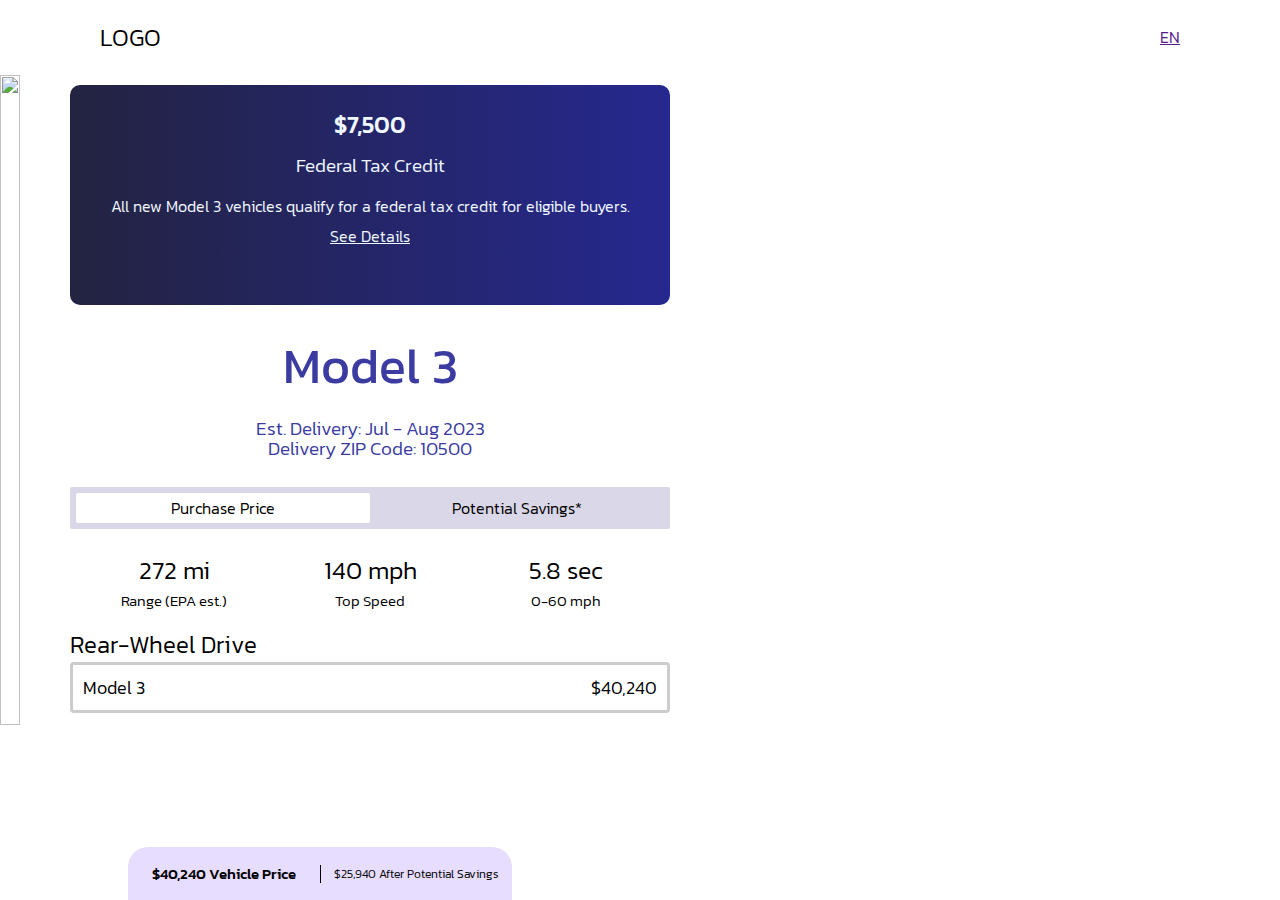
==== index.html @ 45077fc6 "Add files via upload" ====
<!DOCTYPE html>
<html lang="en">
<head>
    <meta charset="UTF-8">
    <meta name="viewport" content="width=device-width, initial-scale=1.0">
    <title>Document</title>
    <link rel="stylesheet" href="style.css">
</head>
<body>
    <section>
        <header>
            <h2>LOGO</h2>
            <div>
                <a href="">EN</a>
            </div>
        </header>
        <div class="info_box">
            <div class="ex_img">
                <img src="img/car1.jpg" alt="" width="100%" style="height: 100%; object-fit: cover;">
            </div>
            <div class="info_bar">
                <div class="post1" id="grad1">
                    <h2>$7,500</h2>
                    <h3>Federal Tax Credit</h3>
                    <h4>All new Model 3 vehicles qualify for a federal tax credit for eligible buyers. <br><a href="#">See Details</a></h4>
                </div>
                <div class="post2">
                    <h2>Model 3</h2>
                    <h3>Est. Delivery: Jul - Aug 2023 <br>Delivery ZIP Code: 10500</h3>
                </div>
                <div class="post3">
                    <input type="radio" name="coi" id="coi_1" style="display: none;">
                    <input type="radio" name="coi" id="coi_2" style="display: none;">
                    <label for="coi_1" class="coi1">Purchase Price</label>
                    <label for="coi_2" class="coi2">Potential Savings*</label>
                </div>
                <div class="post4">
                    <div class="explain">
                        <h2>272 mi</h2>
                        <h3>Range (EPA est.)</h3>
                    </div>
                    <div class="explain">
                        <h2>140 mph</h2>
                        <h3>Top Speed</h3>
                    </div>
                    <div class="explain">
                        <h2>5.8 sec</h2>
                        <h3>0-60 mph</h3>
                    </div>
                </div>
                <div class="post5">
                    <div class="driveh1">
                        <h2>Rear-Wheel Drive</h2>
                        <input type="radio" name="driven" id="drive_1" style="display: none;">
                        <label for="drive_1" class="driven">
                            <div class="drive_box1">
                                <h3>Model 3</h3>
                                <h3>$40,240</h3>
                            </div>
                        </label>
                        <h4 style="text-align: center;"><a href="" style="color: #000000;">Learn more</a> about Range and Performance</h4>
                    </div>
                    <div class="driveh2">
                        <h2>Dual Motor All-Wheel Drive</h2>
                        <input type="radio" name="driven" id="drive_2" style="display: none;">
                        <input type="radio" name="driven" id="drive_3" style="display: none;">
                        <label for="drive_2" class="driven">
                            <div class="drive_box2">
                                <h3>Model 3 Long Range</h3>
                                <h3>$47,240</h3>
                            </div>
                        </label>
                        <label for="drive_3" class="driven">
                            <div class="drive_box3">
                                <h3>Model 3 Performance</h3>
                                <h3>$53,240</h3>
                            </div>
                        </label>
                        <h4 style="text-align: center;">All prices are shown without potential incentives <br>
                            or gas savings of $14,300. <a href="#" style="color: #000000;">Learn More</a></h4>
                    </div>
                </div>
                



            </div>
        </div>
        <footer>
            <div class="subfoot">
                <h3 style="font-size: 15px; font-weight: 500;"><span style="font-size: 15px; font-weight: 500;">$40,240</span> Vehicle Price</h3>
                <h3 style="border-left:#000000 solid 1px ;"><span>$25,940</span> After Potential Savings</h3>
            </div>
             
        </footer>
    </section>
</body>
</html>
---- style.css ----
@import url('https://fonts.googleapis.com/css2?family=Kanit:wght@100;200;300;400;500;600;700;800;900&display=swap');

*{
    font-family: 'Kanit', sans-serif;
    font-weight: 300;
}
body{
    padding: 0;
    margin: 0;
    height: 100vh;
}
section {
    position: relative;
    width: 100%;
    display: flex;
    flex-direction: column;
    justify-content: flex-start;
    height: 100vh;
}
header {
    top: 0;
    display: flex;
    position: relative;
    justify-content: space-between;
    align-items: center;
    padding: 0 100px;
}
.info_box{
    display: flex;
    width: 100%;
}
.ex-img {
    width: 100%;
    height: cover;
    object-fit: cover;
    display: flex;
    position: absolute;
}
.info_bar{
    width: 600px;
    margin: 10px 50px;
    height: 70vh;
    overflow-y: scroll;
}
.info_bar::-webkit-scrollbar{
    display: none;
  }
#grad1 {
    height: 200px;
    background-image: linear-gradient(to right, rgb(35, 35, 65) ,  rgb(38, 40, 143));
  }
.post1{
    background: #4100f5;
    color: aliceblue;
    border-radius: 10px;
    text-align: center;
    padding: 10px;
    font-weight: 800;
    line-height: 20px;
}
.post1 h2{
    font-weight: 500;
}
.post1 a{
    color: aliceblue;
    line-height: 40px;
}
.post2{
    background: none;
    color: rgb(59, 59, 161);
    border-radius: 10px;
    text-align: center;
    padding: 10px;
    line-height: 20px;
}
.post2 h2{
    font-weight: 400;
    font-size: 50px;
}
.post3{
    background: #dad7e9;
    color: rgb(0, 0, 0);
    text-align: center;
    padding: 10px;
    line-height: 20px;
    display: flex;
    border-radius: 2px;
    padding: 6px;
    line-height: 30px;
}
.coi1 {
    width: 100%;
    background: #ffffff;
    border-radius: 2px;
    box-shadow: #000 1px;
}
.coi2 {
    width: 100%;
    background: #dad7e9;
}
#coi_1:checked ~ .coi1 {
    background: #ffffff;;
    transition: 0.1s;
}
#coi_1:checked ~ .coi2 {
    background: #dad7e9;
    transition: 0.1s;
}
#coi_2:checked ~ .coi1 {
    background: #dad7e9;
    transition: 0.1s;
}
#coi_2:checked ~ .coi2 {
    background: #ffffff;
    transition: 0.1s;
}
.post4{
    background: #fff;
    color: rgb(0, 0, 0);
    text-align: center;
    padding: 10px;
    line-height: 20px;
    display: flex;
    border-radius: 2px;
    padding: 6px;
    line-height: 30px;
    margin-top: 10px;
}
.explain{
    width: 100%;
}
.post4 h2{
    font-size: 25px;
    line-height: 10px;
}
.post4 h3{
    font-size: 15px;
    line-height: 10px;
}
.post5 h2{
    margin: 0;
}
.post5 h4{
    margin: 0 0 30px 0;
}
.driven{
    display: flex;
    position: relative;
    display: flex;
    flex-direction: column;
    justify-content: flex-start;
}
.drive_box1, .drive_box2, .drive_box3{
    border-radius: 4px;
    display: flex;
    border: #cccccc solid 3px;
    align-items: center;
    position: relative;
    justify-content: space-between;
    font-size: 15px;
    padding: 0 10px;
    margin-bottom: 5px;
    line-height: 10px;
}
#drive_1:checked ~ .driven .drive_box1{
    border: #4100f5 solid 3px;
    transition: 0.1s;
}
#drive_1:checked ~ .driven .drive_box2,.driven .drive_box3{
    border: #cccccc solid 3px;
    transition: 0.1s;
}
#drive_2:checked ~ .driven .drive_box2{
    border: #4100f5 solid 3px;
    transition: 0.1s;
}
#drive_2:checked ~ .driveh1 .drive_box1{
    border: #cccccc solid 3px;
    transition: 0.1s;
}
#drive_3:checked ~ .driven .drive_box3{
    border: #4100f5 solid 3px;
    transition: 0.1s;
}
#drive_3:checked ~ .drive_box1,.driven .drive_box2{
    border: #cccccc solid 3px;
    transition: 0.1s;
}
footer{
    bottom: 0;
    width: 30%;
    background: #e6ddff;
    border-top-right-radius: 20px;
    border-top-left-radius: 20px;
    position: absolute;
    left: 10%;
    text-align: center;
    font-size: 10px;
    display: flex;
    flex-direction: column;
    justify-content: flex-start;
}
.subfoot{
    display: flex;
    position: relative;
    justify-content: space-between;
    align-items: center;
}
footer h3{
    width: 50%;
}
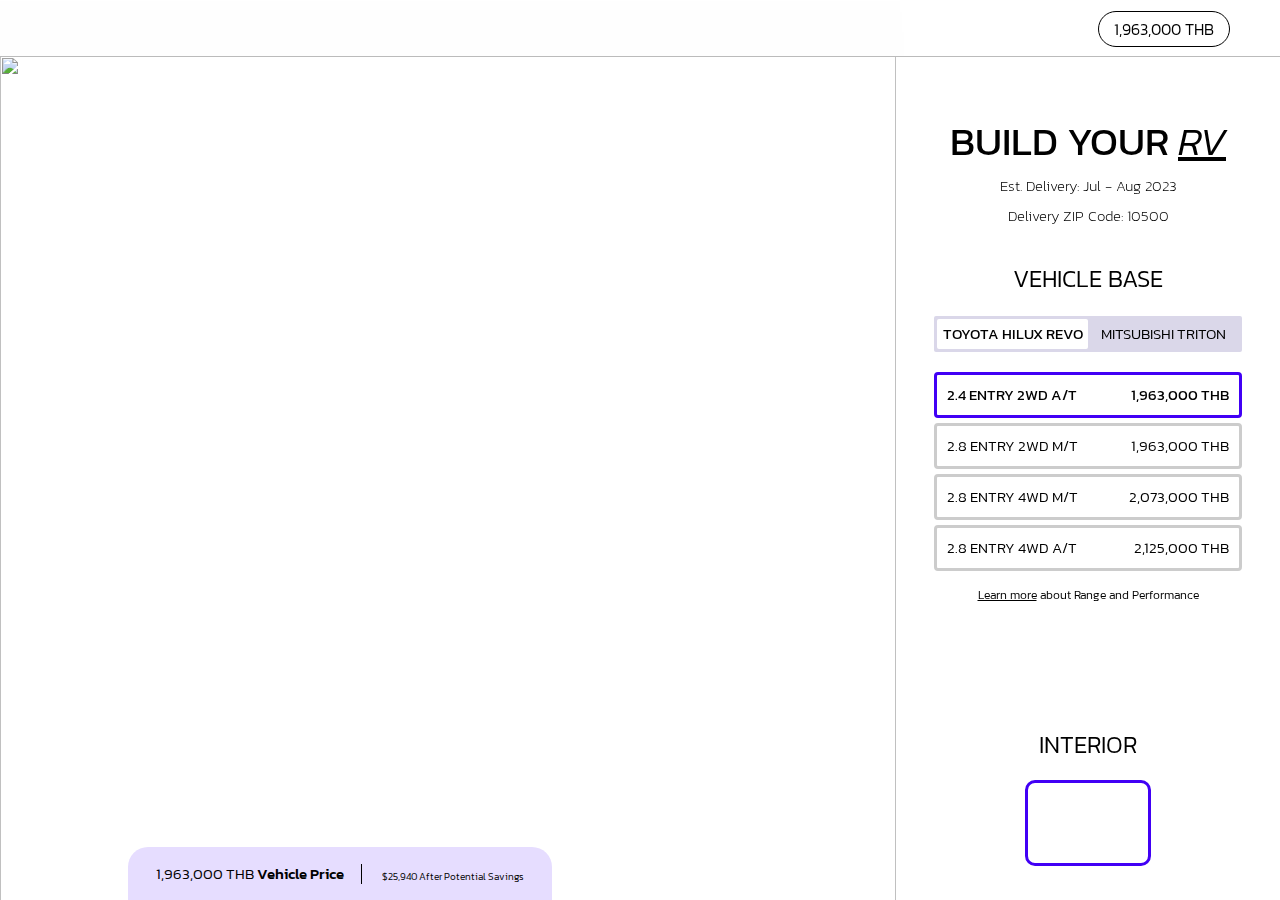
==== commit 530f03ea: "Update index.html" ====
--- a/index.html
+++ b/index.html
@@ -3,38 +3,45 @@
 <head>
     <meta charset="UTF-8">
     <meta name="viewport" content="width=device-width, initial-scale=1.0">
-    <title>Document</title>
+    <title>BUILD YOUR RV</title>
+    <link rel="icon" href="img/logo-mini.png">
     <link rel="stylesheet" href="style.css">
+    <script src="script.js"></script>
 </head>
 <body>
     <section>
         <header>
-            <h2>LOGO</h2>
-            <div>
-                <a href="">EN</a>
+            <img id="logo" src="img/logo.png" alt="" width="100%" height="100%" class="logo" >
+            <div class="a">
+                <a href="#" id="sum">1,963,000 THB</a>
             </div>
         </header>
         <div class="info_box">
             <div class="ex_img">
-                <img src="img/car1.jpg" alt="" width="100%" style="height: 100%; object-fit: cover;">
+                <img id="img" src="img/Vehicle_rv_toyota_e.jpg" alt="" width="100%" height="100%" class="img" >
+                
             </div>
-            <div class="info_bar">
+            <div class="info_bar" style="justify-content: center;" id="info_bar" onscroll="myscroll()">
                 <div class="post1" id="grad1">
                     <h2>$7,500</h2>
                     <h3>Federal Tax Credit</h3>
                     <h4>All new Model 3 vehicles qualify for a federal tax credit for eligible buyers. <br><a href="#">See Details</a></h4>
                 </div>
                 <div class="post2">
-                    <h2>Model 3</h2>
+                    <h2>BUILD YOUR<i> <u>RV</u></i></h2>
                     <h3>Est. Delivery: Jul - Aug 2023 <br>Delivery ZIP Code: 10500</h3>
                 </div>
+                <div  style="justify-content: center; display: flex;">
+                    <h2>VEHICLE BASE</h2>
+                </div>
+                
                 <div class="post3">
-                    <input type="radio" name="coi" id="coi_1" style="display: none;">
+                    <input type="radio" name="coi" id="coi_1" style="display: none;" checked>
                     <input type="radio" name="coi" id="coi_2" style="display: none;">
-                    <label for="coi_1" class="coi1">Purchase Price</label>
-                    <label for="coi_2" class="coi2">Potential Savings*</label>
+                    <label for="coi_1" class="coi1" onclick="car1()">TOYOTA HILUX REVO</label>
+                    <label for="coi_2" class="coi2" onclick="car2()">MITSUBISHI TRITON</label>
                 </div>
-                <div class="post4">
+                <div class="post4" style="display: none;">
                     <div class="explain">
                         <h2>272 mi</h2>
                         <h3>Range (EPA est.)</h3>
@@ -49,50 +56,120 @@
                     </div>
                 </div>
                 <div class="post5">
-                    <div class="driveh1">
-                        <h2>Rear-Wheel Drive</h2>
-                        <input type="radio" name="driven" id="drive_1" style="display: none;">
-                        <label for="drive_1" class="driven">
+                    <div class="driveh1" id="driveh1">
+                        <!--<h2>Rear-Wheel Drive</h2>-->
+                        <input type="radio" name="driven" id="drive_1" style="display: none;" checked>
+                        <input type="radio" name="driven" id="drive_2" style="display: none;">
+                        <input type="radio" name="driven" id="drive_3" style="display: none;">
+                        <input type="radio" name="driven" id="drive_4" style="display: none;">
+                        <label for="drive_1" class="driven" onclick="sumcost(1)">
                             <div class="drive_box1">
-                                <h3>Model 3</h3>
-                                <h3>$40,240</h3>
+                                <h3 id="text1_1">2.4 ENTRY 2WD A/T</h3>
+                                <h3 id="text1_2">1,963,000 THB</h3>
                             </div>
                         </label>
-                        <h4 style="text-align: center;"><a href="" style="color: #000000;">Learn more</a> about Range and Performance</h4>
-                    </div>
-                    <div class="driveh2">
-                        <h2>Dual Motor All-Wheel Drive</h2>
-                        <input type="radio" name="driven" id="drive_2" style="display: none;">
-                        <input type="radio" name="driven" id="drive_3" style="display: none;">
-                        <label for="drive_2" class="driven">
-                            <div class="drive_box2">
-                                <h3>Model 3 Long Range</h3>
-                                <h3>$47,240</h3>
+                        <label for="drive_2" class="driven" onclick="sumcost(2)">
+                            <div  class="drive_box2">
+                                <h3 id="text2_1">2.8 ENTRY 2WD M/T</h3>
+                                <h3 id="text2_2">1,963,000 THB</h3>
                             </div>
                         </label>
-                        <label for="drive_3" class="driven">
-                            <div class="drive_box3">
-                                <h3>Model 3 Performance</h3>
-                                <h3>$53,240</h3>
+                        <label for="drive_3" class="driven" onclick="sumcost(3)">
+                            <div  class="drive_box3">
+                                <h3 id="text3_1">2.8 ENTRY 4WD M/T</h3>
+                                <h3 id="text3_2">2,073,000 THB</h3>
                             </div>
                         </label>
+                        <label for="drive_4" class="driven" onclick="sumcost(4)">
+                            <div  class="drive_box4">
+                                <h3 id="text4_1">2.8 ENTRY 4WD A/T</h3>
+                                <h3 id="text4_2">2,125,000 THB</h3>
+                            </div>
+                        </label>
+                        <h4 style="text-align: center;"><a href="#" style="color: #000000;">Learn more</a> about Range and Performance</h4>
+                    </div>
+                    
+                    <div class="driveh2" id="driveh2" style="display: none;">   
+                        <input type="radio" name="driven" id="drive_5" style="display: none;">
+                        <label for="drive_5" class="driven" onclick="sumcost(1)">
+                            <div class="drive_box5">
+                                <h3 id="text5_1">Model 3 Long Range</h3>
+                                <h3 id="text5_1">$47,240</h3>
+                            </div>
+                        </label>
+                        
                         <h4 style="text-align: center;">All prices are shown without potential incentives <br>
                             or gas savings of $14,300. <a href="#" style="color: #000000;">Learn More</a></h4>
                     </div>
+                        
                 </div>
-                
-
-
-
+                <div class="post6">
+                    <div class="colorbox">
+                        <h2>INTERIOR</h2>
+                        
+                        <label for="cc1" onclick="btn_img1()"><span class="circle1" id="cc1btn"></span></label>
+                        <label for="cc2" onclick="btn_img2()"><span class="circle2" id="cc2btn"></span></label>
+                        <label for="cc3" onclick="btn_img3()"><span class="circle3" id="cc3btn"></span></label>
+                        <label for="cc4" onclick="btn_img4()"><span class="circle4" id="cc4btn"></span></label>
+                        
+                        <div style="display: flex; justify-content:center; width: 100%; align-items: center; font-size: 13px;">
+                            <h3 id="textcolor1" style="font-weight: 400;">Midnight Silver Metalli</h3>
+                            <h4 id="textcolor2" style="margin-left: 10px;">Included</h4>
+                        </div>
+                        
+                        <input type="radio" id="cc1" name="cc" style="display: none;" checked>
+                        <input type="radio" id="cc2" name="cc" style="display: none;">
+                        <input type="radio" id="cc3" name="cc" style="display: none;">
+                        <input type="radio" id="cc4" name="cc" style="display: none;">
+                        
+                    </div>
+                </div>
+                <div class="post7">
+                    <div class="colorbox">
+                        <h2>AIR-CON SYSTEM</h2>
+                        
+                        <input type="radio" name="air" id="air1" style="display: none;" checked>
+                        <input type="radio" name="air" id="air2" style="display: none;">
+                        <label for="air1" class="airbox" onclick="air1()">
+                            <div class="air1">
+                                <div class="airhead">
+                                    <h3 id="atext1_1">AIR-COMPRESSOR (standard)</h3>
+                                    <h3 id="atext1_2">Included</h3>
+                                </div>
+                                <div class="airsub" id="air1sub">
+                                    <h4>Electric compressor</h4>
+                                    <h4>Di-charge 150a</h4>
+                                    <h4>LI-IP 800a/80a ac charger</h4>
+                                    <h4>Solar roof 535w/Control car-charger 60a MTTP</h4>
+                                </div>
+                            </div>
+                        </label>
+                        <label for="air2" class="airbox" onclick="air2()">
+                            <div class="air2">
+                                <div class="airhead">
+                                    <h3 id="atext2_1">HARRIER plus</h3>
+                                    <h3 id="atext2_2">67,500 THB</h3>
+                                </div>
+                                <div class="airsub" id="air2sub">
+                                    <h4>Di-charge 150a</h4>
+                                    <h4>LI-IP 800a/80a ac charger</h4>
+                                    <h4>Additional Aircon</h4>
+                                </div>
+                            </div>
+                        </label>
+                        <h4 style="text-align: center; font-size: 11px;"><a href="#" style="color: #000000;">Learn more</a> about Range and Performance</h4>
+                        
+                    </div>
+                </div>
             </div>
         </div>
         <footer>
             <div class="subfoot">
-                <h3 style="font-size: 15px; font-weight: 500;"><span style="font-size: 15px; font-weight: 500;">$40,240</span> Vehicle Price</h3>
-                <h3 style="border-left:#000000 solid 1px ;"><span>$25,940</span> After Potential Savings</h3>
+                <h3><span id="sum">1,963,000 THB</span> Vehicle Price</h3>
+                <h4><span>$25,940</span> After Potential Savings</h3>
             </div>
              
         </footer>
     </section>
 </body>
-</html>+</html>
--- a/style.css
+++ b/style.css
@@ -1,14 +1,25 @@
 @import url('https://fonts.googleapis.com/css2?family=Kanit:wght@100;200;300;400;500;600;700;800;900&display=swap');
 
-*{
+* {
     font-family: 'Kanit', sans-serif;
     font-weight: 300;
-}
-body{
+    cursor: default;
+}
+
+::-moz-selection {
+    background: none;
+}
+
+::selection {
+    background: none;
+}
+
+body {
     padding: 0;
     margin: 0;
     height: 100vh;
 }
+
 section {
     position: relative;
     width: 100%;
@@ -16,40 +27,95 @@
     flex-direction: column;
     justify-content: flex-start;
     height: 100vh;
-}
+    overflow: hidden;
+}
+
 header {
-    top: 0;
+    top: 1px;
+    height: 55px;
     display: flex;
     position: relative;
     justify-content: space-between;
     align-items: center;
-    padding: 0 100px;
-}
-.info_box{
-    display: flex;
-    width: 100%;
-}
+    padding: 0 50px;
+    background: hsla(0, 0%, 100%, .10);
+    backdrop-filter: blur(48px);
+    border-bottom: #bbbbbb solid 1px;
+}
+
+header .a a{
+    text-decoration: none;
+    color: #000000;
+    border: #000000 solid 1.5px;
+    padding: 5px 15px;
+    border-radius: 30px;
+}
+header .a a:hover{
+    background-image: linear-gradient(to right, rgb(174, 0, 255), rgb(66, 69, 255));
+    color: #fff;
+    font-weight: 400;
+    border: none;
+}
+
+.logo {
+    height: 30px;
+    width: auto;
+    align-items: center;
+    overflow: hidden;
+    object-fit: contain;
+}
+
+.info_box {
+    display: grid;
+    grid-template-columns: 70% 30%;
+    width: 100%;
+    justify-content: center;
+    height: 90%;
+}
+
 .ex-img {
-    width: 100%;
-    height: cover;
+    position: relative;
+    height: 80%;
+
+}
+
+.img {
+    /*
+    height: 90%;
+    width: 80%;
+    margin: 5% 10% 0 10%;
+    align-items: center;
+    overflow: hidden;
+    object-fit: contain;
+    border-radius: 20px;*/
+    height: 100%;
+    width: 100%;
+    margin: 0;
+    align-items: center;
+    overflow: hidden;
     object-fit: cover;
-    display: flex;
-    position: absolute;
-}
-.info_bar{
-    width: 600px;
-    margin: 10px 50px;
-    height: 70vh;
+    opacity: 1;
+    transition: 0.5s;
+}
+
+.info_bar {
+    margin: 0;
+    height: 100vh;
+    padding: 0 10%;
+    position: relative;
     overflow-y: scroll;
 }
-.info_bar::-webkit-scrollbar{
+
+.info_bar::-webkit-scrollbar {
     display: none;
-  }
+}
+
 #grad1 {
     height: 200px;
-    background-image: linear-gradient(to right, rgb(35, 35, 65) ,  rgb(38, 40, 143));
-  }
-.post1{
+    background-image: linear-gradient(to right, rgb(35, 35, 65), rgb(38, 40, 143));
+}
+
+.post1 {
     background: #4100f5;
     color: aliceblue;
     border-radius: 10px;
@@ -57,27 +123,41 @@
     padding: 10px;
     font-weight: 800;
     line-height: 20px;
-}
-.post1 h2{
+    display: none;
+}
+
+.post1 h2 {
     font-weight: 500;
 }
-.post1 a{
+
+.post1 a {
     color: aliceblue;
     line-height: 40px;
 }
-.post2{
+
+.post2 {
     background: none;
-    color: rgb(59, 59, 161);
+    color: #000000;
+    /*rgb(59, 59, 161);*/
     border-radius: 10px;
     text-align: center;
     padding: 10px;
-    line-height: 20px;
-}
-.post2 h2{
-    font-weight: 400;
-    font-size: 50px;
-}
-.post3{
+    line-height: 30px;
+}
+
+.post2 h2 {
+    font-weight: 400;
+    font-size: 40px;
+    margin: 60px 0 15px 0;
+}
+
+.post2 h3 {
+    font-weight: 200;
+    font-size: 15px;
+    margin: 0;
+}
+
+.post3 {
     background: #dad7e9;
     color: rgb(0, 0, 0);
     text-align: center;
@@ -85,36 +165,47 @@
     line-height: 20px;
     display: flex;
     border-radius: 2px;
-    padding: 6px;
+    padding: 3px;
     line-height: 30px;
-}
+    margin: 0 0 20px 0;
+    font-size: 15px;
+}
+
 .coi1 {
     width: 100%;
     background: #ffffff;
     border-radius: 2px;
     box-shadow: #000 1px;
 }
+
 .coi2 {
     width: 100%;
     background: #dad7e9;
 }
-#coi_1:checked ~ .coi1 {
-    background: #ffffff;;
+
+#coi_1:checked~.coi1 {
+    background: #ffffff;
     transition: 0.1s;
-}
-#coi_1:checked ~ .coi2 {
+    font-weight: 400;
+}
+
+#coi_1:checked~.coi2 {
     background: #dad7e9;
     transition: 0.1s;
 }
-#coi_2:checked ~ .coi1 {
+
+#coi_2:checked~.coi1 {
     background: #dad7e9;
     transition: 0.1s;
 }
-#coi_2:checked ~ .coi2 {
+
+#coi_2:checked~.coi2 {
     background: #ffffff;
     transition: 0.1s;
-}
-.post4{
+    font-weight: 400;
+}
+
+.post4 {
     background: #fff;
     color: rgb(0, 0, 0);
     text-align: center;
@@ -124,33 +215,45 @@
     border-radius: 2px;
     padding: 6px;
     line-height: 30px;
-    margin-top: 10px;
-}
-.explain{
-    width: 100%;
-}
-.post4 h2{
-    font-size: 25px;
-    line-height: 10px;
-}
-.post4 h3{
+    margin: 10px 0 0 0;
+}
+
+.explain {
+    width: 100%;
+}
+
+.post4 h2 {
     font-size: 15px;
     line-height: 10px;
 }
-.post5 h2{
-    margin: 0;
-}
-.post5 h4{
-    margin: 0 0 30px 0;
-}
-.driven{
+
+.post4 h3 {
+    font-size: 10px;
+    line-height: 10px;
+}
+
+.post5 h3 {
+    font-size: 15px;
+}
+
+.post5 h4 {
+    margin: 10px 0 30px 0;
+    font-size: 12px;
+}
+
+.driven {
     display: flex;
     position: relative;
     display: flex;
     flex-direction: column;
     justify-content: flex-start;
 }
-.drive_box1, .drive_box2, .drive_box3{
+
+.drive_box1,
+.drive_box2,
+.drive_box3,
+.drive_box4,
+.drive_box5 {
     border-radius: 4px;
     display: flex;
     border: #cccccc solid 3px;
@@ -162,31 +265,197 @@
     margin-bottom: 5px;
     line-height: 10px;
 }
-#drive_1:checked ~ .driven .drive_box1{
-    border: #4100f5 solid 3px;
+
+#drive_1:checked~.driven .drive_box1 {
+    border: #4100f5 solid 3px;
+    transition: 0.2s;
+}
+
+#drive_2:checked~.driven .drive_box2 {
+    border: #4100f5 solid 3px;
+    transition: 0.2s;
+}
+
+#drive_3:checked~.driven .drive_box3 {
+    border: #4100f5 solid 3px;
+    transition: 0.2s;
+}
+
+#drive_4:checked~.driven .drive_box4 {
+    border: #4100f5 solid 3px;
+    transition: 0.2s;
+}
+
+#drive_5:checked~.driven .drive_box5 {
+    border: #4100f5 solid 3px;
+    transition: 0.2s;
+}
+
+#drive_1:checked~.driven .drive_box1 h3 {
+    font-weight: 400;
+}
+
+#drive_2:checked~.driven .drive_box2 h3 {
+    font-weight: 400;
+}
+
+#drive_3:checked~.driven .drive_box3 h3 {
+    font-weight: 400;
+}
+
+#drive_4:checked~.driven .drive_box4 h3 {
+    font-weight: 400;
+}
+
+#drive_5:checked~.driven .drive_box5 h3 {
+    font-weight: 400;
+}
+
+.post6 {
+    color: rgb(0, 0, 0);
+    text-align: center;
+    padding: 10px;
+    line-height: 20px;
+    display: flex;
+    border-radius: 2px;
+    padding: 6px;
+    line-height: 30px;
+    margin-top: 100px;
+}
+
+.intr {
+    width: 100%;
+    display: grid;
+    grid-column: 40% 40%;
+    grid-row: 100px 100px;
+}
+
+.colorbox {
+    width: 100%;
+}
+
+.circle,
+.circle1,
+.circle2,
+.circle3,
+.circle4 {
+    height: 80px;
+    width: 120px;
+    border-radius: 10px;
+    display: inline-block;
+    margin: 0 10px 0 10px;
+}
+
+.circle1 {
+    background: url("img/interior/thump/brownnish-gray-met.jpg");
+    border: #4100f5 solid 3px;
+    transition: 0.2s;
+}
+
+.circle2 {
+    background: url("img/interior/thump/Classic-Black.jpg");
+    border: #ffffff solid 3px;
+    transition: 0.2s;
+}
+
+.circle3 {
+    background: url("img/interior/thump/Pearl-White.jpg");
+    border: #ffffff solid 3px;
+    transition: 0.2s;
+}
+
+.circle4 {
+    background: url("img/interior/thump/warm-gold-met.jpg");
+    border: #ffffff solid 3px;
+    transition: 0.2s;
+}
+
+.post7 {
+    background: #fff;
+    color: rgb(0, 0, 0);
+    text-align: center;
+    padding: 10px;
+    line-height: 20px;
+    display: flex;
+    border-radius: 2px;
+    padding: 6px;
+    line-height: 30px;
+    margin-top: 100px;
+    margin-bottom: 100px;
+}
+
+.post7 h4 {
+    margin: 10px;
+}
+
+.airbox {
+    display: flex;
+    position: relative;
+    display: flex;
+    flex-direction: column;
+    justify-content: flex-start;
+}
+
+.air1,
+.air2 {
+    border-radius: 4px;
+    border: #cccccc solid 3px;
+    align-items: center;
+    font-size: 13px;
+    padding: 0 10px;
+    margin-bottom: 5px;
+    line-height: 10px;
+    height: 55px;
     transition: 0.1s;
 }
-#drive_1:checked ~ .driven .drive_box2,.driven .drive_box3{
-    border: #cccccc solid 3px;
+
+.airhead {
+    display: flex;
+    position: relative;
+    justify-content: space-between;
+    margin: 5px 0;
+
+}
+
+.airsub {
+    text-align: left;
+    color: #888888;
+    transition: visible 0;
+    visibility: hidden;
+    font-size: 11px;
+}
+
+#air1:checked~.airbox #air1sub {
+    visibility: visible;
+    transition: 0s;
+}
+
+#air1:checked~.airbox .air1 {
+    border: #4100f5 solid 3px;
+    height: 150px;
     transition: 0.1s;
 }
-#drive_2:checked ~ .driven .drive_box2{
-    border: #4100f5 solid 3px;
+
+#air1:checked~.airbox .air1 .airhead h3 {
+    font-weight: 400;
+}
+
+#air2:checked~.airbox #air2sub {
+    visibility: visible;
+    transition: 0s;
+}
+
+#air2:checked~.airbox .air2 {
+    border: #4100f5 solid 3px;
+    height: 130px;
     transition: 0.1s;
 }
-#drive_2:checked ~ .driveh1 .drive_box1{
-    border: #cccccc solid 3px;
-    transition: 0.1s;
-}
-#drive_3:checked ~ .driven .drive_box3{
-    border: #4100f5 solid 3px;
-    transition: 0.1s;
-}
-#drive_3:checked ~ .drive_box1,.driven .drive_box2{
-    border: #cccccc solid 3px;
-    transition: 0.1s;
-}
-footer{
+
+#air2:checked~.airbox .air2 .airhead h3 {
+    font-weight: 400;
+}
+
+footer {
     bottom: 0;
     width: 30%;
     background: #e6ddff;
@@ -199,13 +468,157 @@
     display: flex;
     flex-direction: column;
     justify-content: flex-start;
-}
-.subfoot{
-    display: flex;
-    position: relative;
-    justify-content: space-between;
+    padding: 0 20px;
+}
+
+.subfoot {
+    display: flex;
+    position: relative;
+    justify-content: space-around;
     align-items: center;
 }
-footer h3{
-    width: 50%;
-}+
+footer h3 {
+    font-size: 15px;
+    font-weight: 500;
+}
+
+footer h4 {
+    font-size: 10px;
+    border-left: #000000 solid 1px;
+    padding: 5px 0 0 20px;
+}
+
+@media (max-width:1100px) {
+    section {
+        height: fit-content;
+        padding: 0;
+    }
+
+    header {
+        padding: 0 15px;
+    }
+
+    .info_box {
+        display: block;
+        height: fit-content;
+    }
+
+    .ex-img {
+        object-fit: contain;
+        position: relative;
+        height: 50%;
+        justify-content: center;
+    }
+
+    .img {
+        height: 90%;
+        overflow: hidden;
+        object-fit: contain;
+        width: 70%;
+        margin: 0 15% 0 15%;
+
+    }
+
+    .info_bar {
+        padding: 15px;
+        overflow-y: visible;
+        height: fit-content;
+
+    }
+
+    .post1 {
+        display: none;
+    }
+
+    .post2 {
+        background: none;
+        color: rgb(59, 59, 161);
+        border-radius: 10px;
+        text-align: center;
+        padding: 10px;
+        line-height: 20px;
+    }
+
+    .post2 h2 {
+        font-weight: 400;
+        font-size: 30px;
+        margin: 10px 0 0 0;
+    }
+
+    .post2 h3 {
+        font-weight: 200;
+        font-size: 15px;
+    }
+
+    .post4 {
+        background: #fff;
+        color: rgb(0, 0, 0);
+        text-align: center;
+        padding: 10px;
+        line-height: 20px;
+        display: flex;
+        border-radius: 2px;
+        padding: 6px;
+        line-height: 30px;
+        margin: 10px 0 20px 0;
+    }
+
+    .explain {
+        width: 100%;
+    }
+
+    .post4 h2 {
+        font-size: 20px;
+        line-height: 10px;
+    }
+
+    .post4 h3 {
+        font-size: 10px;
+        line-height: 10px;
+    }
+
+    .post6 {
+        background: #fff;
+        color: rgb(0, 0, 0);
+        text-align: center;
+        padding: 10px;
+        line-height: 20px;
+        display: flex;
+        border-radius: 2px;
+        padding: 6px;
+        line-height: 30px;
+        margin: 10px 0 50px 0;
+    }
+
+    footer {
+        bottom: 0;
+        width: 70%;
+        padding: 0 5%;
+        left: 10%;
+        background: #e6ddff;
+        border-top-right-radius: 20px;
+        border-top-left-radius: 20px;
+        position: fixed;
+        text-align: center;
+        font-size: 8px;
+        flex-direction: column;
+        justify-content: flex-start;
+    }
+
+    .subfoot {
+        display: flex;
+        position: relative;
+        justify-content: center;
+        align-items: center;
+    }
+
+    footer h3 {
+        font-size: 15px;
+        font-weight: 500;
+    }
+
+    footer h4 {
+        display: none;
+    }
+}
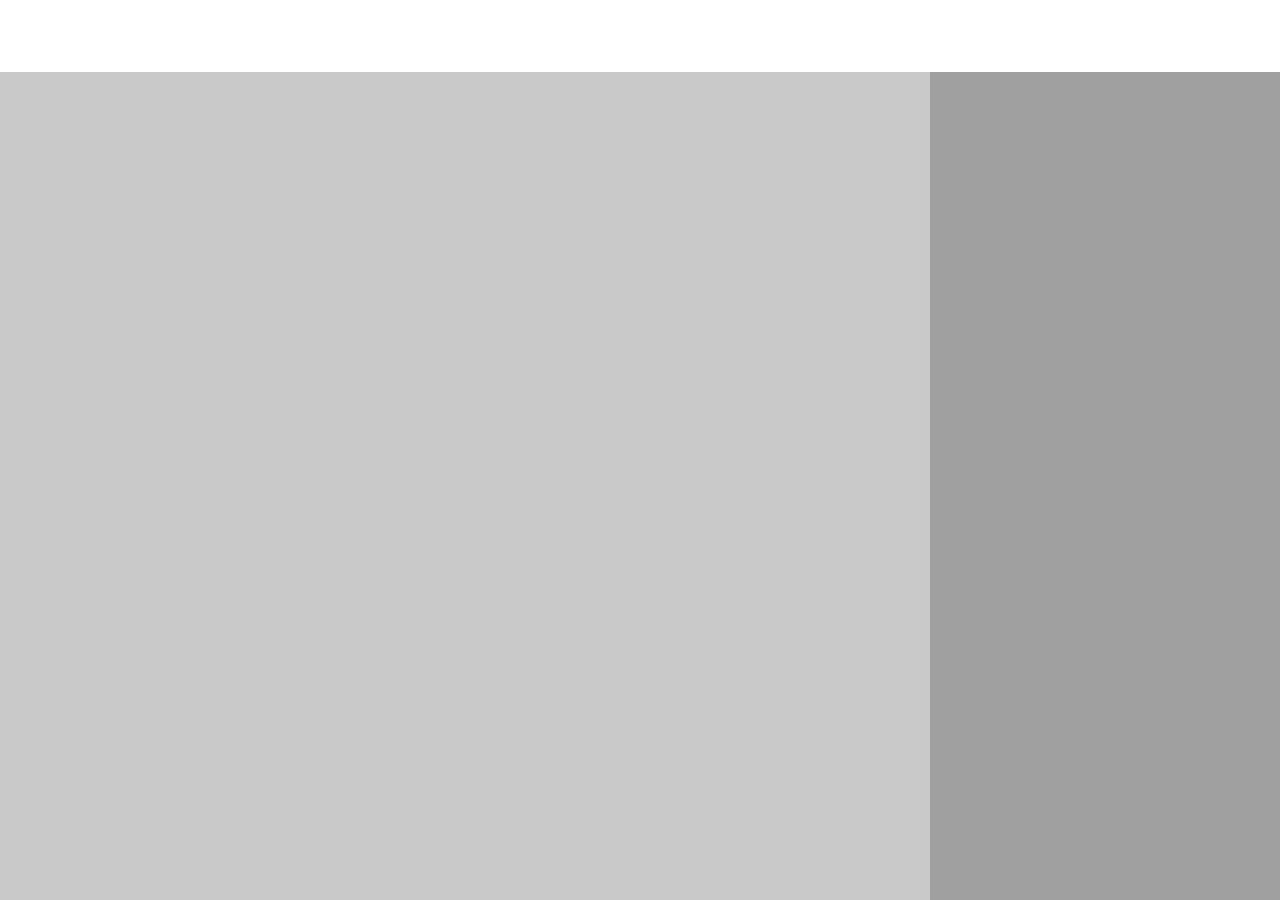
==== commit fa704f29: "Update index.html" ====
--- a/index.html
+++ b/index.html
@@ -1,175 +1,37 @@
 <!DOCTYPE html>
 <html lang="en">
+
 <head>
     <meta charset="UTF-8">
     <meta name="viewport" content="width=device-width, initial-scale=1.0">
-    <title>BUILD YOUR RV</title>
-    <link rel="icon" href="img/logo-mini.png">
+    <title>MAP-CARRYBOY</title>
+    <link rel="icon" type="text/png" href="logo-mini.png">
     <link rel="stylesheet" href="style.css">
-    <script src="script.js"></script>
+    <script src="link.js"></script>
+    <script src="find.js"></script>
+    <!--script type="module"  src="test.js"></script-->
 </head>
+
 <body>
-    <section>
-        <header>
-            <img id="logo" src="img/logo.png" alt="" width="100%" height="100%" class="logo" >
-            <div class="a">
-                <a href="#" id="sum">1,963,000 THB</a>
-            </div>
-        </header>
-        <div class="info_box">
-            <div class="ex_img">
-                <img id="img" src="img/Vehicle_rv_toyota_e.jpg" alt="" width="100%" height="100%" class="img" >
-                
-            </div>
-            <div class="info_bar" style="justify-content: center;" id="info_bar" onscroll="myscroll()">
-                <div class="post1" id="grad1">
-                    <h2>$7,500</h2>
-                    <h3>Federal Tax Credit</h3>
-                    <h4>All new Model 3 vehicles qualify for a federal tax credit for eligible buyers. <br><a href="#">See Details</a></h4>
-                </div>
-                <div class="post2">
-                    <h2>BUILD YOUR<i> <u>RV</u></i></h2>
-                    <h3>Est. Delivery: Jul - Aug 2023 <br>Delivery ZIP Code: 10500</h3>
-                </div>
-                <div  style="justify-content: center; display: flex;">
-                    <h2>VEHICLE BASE</h2>
-                </div>
-                
-                <div class="post3">
-                    <input type="radio" name="coi" id="coi_1" style="display: none;" checked>
-                    <input type="radio" name="coi" id="coi_2" style="display: none;">
-                    <label for="coi_1" class="coi1" onclick="car1()">TOYOTA HILUX REVO</label>
-                    <label for="coi_2" class="coi2" onclick="car2()">MITSUBISHI TRITON</label>
-                </div>
-                <div class="post4" style="display: none;">
-                    <div class="explain">
-                        <h2>272 mi</h2>
-                        <h3>Range (EPA est.)</h3>
-                    </div>
-                    <div class="explain">
-                        <h2>140 mph</h2>
-                        <h3>Top Speed</h3>
-                    </div>
-                    <div class="explain">
-                        <h2>5.8 sec</h2>
-                        <h3>0-60 mph</h3>
-                    </div>
-                </div>
-                <div class="post5">
-                    <div class="driveh1" id="driveh1">
-                        <!--<h2>Rear-Wheel Drive</h2>-->
-                        <input type="radio" name="driven" id="drive_1" style="display: none;" checked>
-                        <input type="radio" name="driven" id="drive_2" style="display: none;">
-                        <input type="radio" name="driven" id="drive_3" style="display: none;">
-                        <input type="radio" name="driven" id="drive_4" style="display: none;">
-                        <label for="drive_1" class="driven" onclick="sumcost(1)">
-                            <div class="drive_box1">
-                                <h3 id="text1_1">2.4 ENTRY 2WD A/T</h3>
-                                <h3 id="text1_2">1,963,000 THB</h3>
-                            </div>
-                        </label>
-                        <label for="drive_2" class="driven" onclick="sumcost(2)">
-                            <div  class="drive_box2">
-                                <h3 id="text2_1">2.8 ENTRY 2WD M/T</h3>
-                                <h3 id="text2_2">1,963,000 THB</h3>
-                            </div>
-                        </label>
-                        <label for="drive_3" class="driven" onclick="sumcost(3)">
-                            <div  class="drive_box3">
-                                <h3 id="text3_1">2.8 ENTRY 4WD M/T</h3>
-                                <h3 id="text3_2">2,073,000 THB</h3>
-                            </div>
-                        </label>
-                        <label for="drive_4" class="driven" onclick="sumcost(4)">
-                            <div  class="drive_box4">
-                                <h3 id="text4_1">2.8 ENTRY 4WD A/T</h3>
-                                <h3 id="text4_2">2,125,000 THB</h3>
-                            </div>
-                        </label>
-                        <h4 style="text-align: center;"><a href="#" style="color: #000000;">Learn more</a> about Range and Performance</h4>
-                    </div>
-                    
-                    <div class="driveh2" id="driveh2" style="display: none;">   
-                        <input type="radio" name="driven" id="drive_5" style="display: none;">
-                        <label for="drive_5" class="driven" onclick="sumcost(1)">
-                            <div class="drive_box5">
-                                <h3 id="text5_1">Model 3 Long Range</h3>
-                                <h3 id="text5_1">$47,240</h3>
-                            </div>
-                        </label>
-                        
-                        <h4 style="text-align: center;">All prices are shown without potential incentives <br>
-                            or gas savings of $14,300. <a href="#" style="color: #000000;">Learn More</a></h4>
-                    </div>
-                        
-                </div>
-                <div class="post6">
-                    <div class="colorbox">
-                        <h2>INTERIOR</h2>
-                        
-                        <label for="cc1" onclick="btn_img1()"><span class="circle1" id="cc1btn"></span></label>
-                        <label for="cc2" onclick="btn_img2()"><span class="circle2" id="cc2btn"></span></label>
-                        <label for="cc3" onclick="btn_img3()"><span class="circle3" id="cc3btn"></span></label>
-                        <label for="cc4" onclick="btn_img4()"><span class="circle4" id="cc4btn"></span></label>
-                        
-                        <div style="display: flex; justify-content:center; width: 100%; align-items: center; font-size: 13px;">
-                            <h3 id="textcolor1" style="font-weight: 400;">Midnight Silver Metalli</h3>
-                            <h4 id="textcolor2" style="margin-left: 10px;">Included</h4>
-                        </div>
-                        
-                        <input type="radio" id="cc1" name="cc" style="display: none;" checked>
-                        <input type="radio" id="cc2" name="cc" style="display: none;">
-                        <input type="radio" id="cc3" name="cc" style="display: none;">
-                        <input type="radio" id="cc4" name="cc" style="display: none;">
-                        
-                    </div>
-                </div>
-                <div class="post7">
-                    <div class="colorbox">
-                        <h2>AIR-CON SYSTEM</h2>
-                        
-                        <input type="radio" name="air" id="air1" style="display: none;" checked>
-                        <input type="radio" name="air" id="air2" style="display: none;">
-                        <label for="air1" class="airbox" onclick="air1()">
-                            <div class="air1">
-                                <div class="airhead">
-                                    <h3 id="atext1_1">AIR-COMPRESSOR (standard)</h3>
-                                    <h3 id="atext1_2">Included</h3>
-                                </div>
-                                <div class="airsub" id="air1sub">
-                                    <h4>Electric compressor</h4>
-                                    <h4>Di-charge 150a</h4>
-                                    <h4>LI-IP 800a/80a ac charger</h4>
-                                    <h4>Solar roof 535w/Control car-charger 60a MTTP</h4>
-                                </div>
-                            </div>
-                        </label>
-                        <label for="air2" class="airbox" onclick="air2()">
-                            <div class="air2">
-                                <div class="airhead">
-                                    <h3 id="atext2_1">HARRIER plus</h3>
-                                    <h3 id="atext2_2">67,500 THB</h3>
-                                </div>
-                                <div class="airsub" id="air2sub">
-                                    <h4>Di-charge 150a</h4>
-                                    <h4>LI-IP 800a/80a ac charger</h4>
-                                    <h4>Additional Aircon</h4>
-                                </div>
-                            </div>
-                        </label>
-                        <h4 style="text-align: center; font-size: 11px;"><a href="#" style="color: #000000;">Learn more</a> about Range and Performance</h4>
-                        
-                    </div>
-                </div>
-            </div>
+
+    <div class="head_bar">
+        <a href="https://www.carryboy.co.th/"><img id="logo" src="logo.png" alt=""></a>
+
+        
+    </div>
+    <div class="index-2">
+        <div class="grouplist" id="grouplist">
         </div>
-        <footer>
-            <div class="subfoot">
-                <h3><span id="sum">1,963,000 THB</span> Vehicle Price</h3>
-                <h4><span>$25,940</span> After Potential Savings</h3>
-            </div>
-             
-        </footer>
-    </section>
+    </div>
+    <div id="googleMap" class="googleMap_style"></div>
+    <script src="https://maps.googleapis.com/maps/api/js?callback=initMap&key=AIzaSyB3Jeedb2Crz2PpQNUWkFQLPPCfU8XCuD0"
+        defer></script>
+    <script>
+        function initMap() {
+            find()
+        }
+        window.initMap = initMap;
+    </script>
 </body>
+
 </html>
--- a/style.css
+++ b/style.css
@@ -3,622 +3,352 @@
 * {
     font-family: 'Kanit', sans-serif;
     font-weight: 300;
-    cursor: default;
-}
-
-::-moz-selection {
-    background: none;
-}
-
-::selection {
-    background: none;
 }
 
 body {
     padding: 0;
     margin: 0;
-    height: 100vh;
-}
-
-section {
-    position: relative;
-    width: 100%;
-    display: flex;
-    flex-direction: column;
-    justify-content: flex-start;
-    height: 100vh;
-    overflow: hidden;
-}
-
-header {
-    top: 1px;
-    height: 55px;
-    display: flex;
-    position: relative;
+    background: #C9C9C9;
+}
+.index-3 {
+    display: none;
+}
+
+.index-4 {
+    display: none;
+}
+.head_bar {
+    width: 90%;
+    height: 8vh;
+    padding: 0 5%;
+    margin: 0;
+    display: flex;
     justify-content: space-between;
     align-items: center;
-    padding: 0 50px;
-    background: hsla(0, 0%, 100%, .10);
-    backdrop-filter: blur(48px);
-    border-bottom: #bbbbbb solid 1px;
-}
-
-header .a a{
-    text-decoration: none;
-    color: #000000;
-    border: #000000 solid 1.5px;
-    padding: 5px 15px;
-    border-radius: 30px;
-}
-header .a a:hover{
-    background-image: linear-gradient(to right, rgb(174, 0, 255), rgb(66, 69, 255));
-    color: #fff;
-    font-weight: 400;
+    background: #ffffff;
+
+}
+
+.head_bar img {
+    height: 25px;
+    width: auto;
+}
+
+.head_bar a {
+    height: 25px;
+}
+.aaarrr {
+    display: flex;
+    gap: 20px;
+}
+.info_edit {
+    font-size: 12px;
+    width: 400px;
+    overflow-x: hidden;
+}
+
+.info_edit h2 {
+    border-bottom: #000000 solid 1px;
+    padding-bottom: 10px;
+    margin: 5px 0;
+    width: 400px;
+}
+
+.info_edit h3 {
+    width: 350px;
+}
+
+.info_edit p {
+    margin: 5px 0;
+    width: 350px;
+}
+
+.gmnoprint {
+    display: none;
+}
+
+.gm-control-active {
+    display: none;
+}
+
+select {
+    display: flex;
+    width: fit-content;
+    height: 40px;
+    font-size: 15px;
     border: none;
-}
-
-.logo {
-    height: 30px;
-    width: auto;
+    border-radius: 4px;
+    outline: 0 !important;
+    opacity: 0.9;
+    font-weight: 500;
+    padding: 0 10px;
+    box-shadow: 0px 0px 10px 0px #aaaaaa;
+}
+
+.button {
+    display: flex;
+    width: 80px;
+    height: 40px;
+    font-size: 15px;
+    border: none;
+    border-radius: 4px;
+    outline: 0 !important;
+    opacity: 0.9;
+    font-weight: 500;
+    padding: 0 10px;
+    box-shadow: 0px 0px 10px 0px #aaaaaa;
     align-items: center;
-    overflow: hidden;
-    object-fit: contain;
-}
-
-.info_box {
-    display: grid;
-    grid-template-columns: 70% 30%;
+    justify-content: center;
+}
+
+.cbox {
+    display: flex;
+    justify-content: center;
+    flex-direction: column;
+    margin: 0;
+    border: none;
+    background: #ffffffdd;
+    border-radius: 4px;
+    padding: 10px;
+    align-items: flex-start;
+    width: 90%;
+}
+
+.cboxsub {
+    height: fit-content;
     width: 100%;
-    justify-content: center;
-    height: 90%;
-}
-
-.ex-img {
-    position: relative;
-    height: 80%;
-
-}
-
-.img {
-    /*
-    height: 90%;
-    width: 80%;
-    margin: 5% 10% 0 10%;
+}
+
+.googleMap_style {
+    width: 100%;
+    height: 92vh;
+    padding: 0;
+    margin: 0;
+    right: 0;
+}
+
+.index-2 {
+    z-index: 2;
+    position: fixed;
+    right: 0;
+    bottom: 0;
+    background: #00000033;
+    height: 92vh;
+    width: 350px;
+    display: flex;
+    justify-content: space-between;
+    flex-direction: column;
     align-items: center;
-    overflow: hidden;
-    object-fit: contain;
-    border-radius: 20px;*/
-    height: 100%;
+    overflow-y: scroll;
+    margin: 0;
+}
+
+.grouplist div {
+    background: #ffffffdd;
+    border-radius: 5px;
+    font-size: 10px;
+    height: fit-content;
+    margin: 5px 3%;
+    padding: 10px 3%;
+    width: 88%;
+    height: 80px;
+    cursor: zoom-in;
+}
+
+.grouplist div:hover {
+    background: #ffffffff;
+}
+
+.grouplist h2,
+h3,
+h4,
+p {
+    margin: 0;
+}
+
+.grouplist {
+    display: flex;
+    flex-direction: column;
+    scrollbar-width: none;
     width: 100%;
-    margin: 0;
-    align-items: center;
-    overflow: hidden;
-    object-fit: cover;
-    opacity: 1;
-    transition: 0.5s;
-}
-
-.info_bar {
-    margin: 0;
-    height: 100vh;
-    padding: 0 10%;
-    position: relative;
-    overflow-y: scroll;
-}
-
-.info_bar::-webkit-scrollbar {
-    display: none;
-}
-
-#grad1 {
-    height: 200px;
-    background-image: linear-gradient(to right, rgb(35, 35, 65), rgb(38, 40, 143));
-}
-
-.post1 {
-    background: #4100f5;
-    color: aliceblue;
-    border-radius: 10px;
-    text-align: center;
-    padding: 10px;
-    font-weight: 800;
-    line-height: 20px;
-    display: none;
-}
-
-.post1 h2 {
-    font-weight: 500;
-}
-
-.post1 a {
-    color: aliceblue;
-    line-height: 40px;
-}
-
-.post2 {
-    background: none;
-    color: #000000;
-    /*rgb(59, 59, 161);*/
-    border-radius: 10px;
-    text-align: center;
-    padding: 10px;
-    line-height: 30px;
-}
-
-.post2 h2 {
-    font-weight: 400;
-    font-size: 40px;
-    margin: 60px 0 15px 0;
-}
-
-.post2 h3 {
-    font-weight: 200;
-    font-size: 15px;
-    margin: 0;
-}
-
-.post3 {
-    background: #dad7e9;
-    color: rgb(0, 0, 0);
-    text-align: center;
-    padding: 10px;
-    line-height: 20px;
-    display: flex;
-    border-radius: 2px;
-    padding: 3px;
-    line-height: 30px;
-    margin: 0 0 20px 0;
-    font-size: 15px;
-}
-
-.coi1 {
-    width: 100%;
-    background: #ffffff;
-    border-radius: 2px;
-    box-shadow: #000 1px;
-}
-
-.coi2 {
-    width: 100%;
-    background: #dad7e9;
-}
-
-#coi_1:checked~.coi1 {
-    background: #ffffff;
-    transition: 0.1s;
-    font-weight: 400;
-}
-
-#coi_1:checked~.coi2 {
-    background: #dad7e9;
-    transition: 0.1s;
-}
-
-#coi_2:checked~.coi1 {
-    background: #dad7e9;
-    transition: 0.1s;
-}
-
-#coi_2:checked~.coi2 {
-    background: #ffffff;
-    transition: 0.1s;
-    font-weight: 400;
-}
-
-.post4 {
-    background: #fff;
-    color: rgb(0, 0, 0);
-    text-align: center;
-    padding: 10px;
-    line-height: 20px;
-    display: flex;
-    border-radius: 2px;
-    padding: 6px;
-    line-height: 30px;
-    margin: 10px 0 0 0;
-}
-
-.explain {
-    width: 100%;
-}
-
-.post4 h2 {
-    font-size: 15px;
-    line-height: 10px;
-}
-
-.post4 h3 {
-    font-size: 10px;
-    line-height: 10px;
-}
-
-.post5 h3 {
-    font-size: 15px;
-}
-
-.post5 h4 {
-    margin: 10px 0 30px 0;
-    font-size: 12px;
-}
-
-.driven {
-    display: flex;
-    position: relative;
-    display: flex;
-    flex-direction: column;
-    justify-content: flex-start;
-}
-
-.drive_box1,
-.drive_box2,
-.drive_box3,
-.drive_box4,
-.drive_box5 {
-    border-radius: 4px;
-    display: flex;
-    border: #cccccc solid 3px;
-    align-items: center;
-    position: relative;
-    justify-content: space-between;
-    font-size: 15px;
-    padding: 0 10px;
-    margin-bottom: 5px;
-    line-height: 10px;
-}
-
-#drive_1:checked~.driven .drive_box1 {
-    border: #4100f5 solid 3px;
-    transition: 0.2s;
-}
-
-#drive_2:checked~.driven .drive_box2 {
-    border: #4100f5 solid 3px;
-    transition: 0.2s;
-}
-
-#drive_3:checked~.driven .drive_box3 {
-    border: #4100f5 solid 3px;
-    transition: 0.2s;
-}
-
-#drive_4:checked~.driven .drive_box4 {
-    border: #4100f5 solid 3px;
-    transition: 0.2s;
-}
-
-#drive_5:checked~.driven .drive_box5 {
-    border: #4100f5 solid 3px;
-    transition: 0.2s;
-}
-
-#drive_1:checked~.driven .drive_box1 h3 {
-    font-weight: 400;
-}
-
-#drive_2:checked~.driven .drive_box2 h3 {
-    font-weight: 400;
-}
-
-#drive_3:checked~.driven .drive_box3 h3 {
-    font-weight: 400;
-}
-
-#drive_4:checked~.driven .drive_box4 h3 {
-    font-weight: 400;
-}
-
-#drive_5:checked~.driven .drive_box5 h3 {
-    font-weight: 400;
-}
-
-.post6 {
-    color: rgb(0, 0, 0);
-    text-align: center;
-    padding: 10px;
-    line-height: 20px;
-    display: flex;
-    border-radius: 2px;
-    padding: 6px;
-    line-height: 30px;
-    margin-top: 100px;
-}
-
-.intr {
-    width: 100%;
-    display: grid;
-    grid-column: 40% 40%;
-    grid-row: 100px 100px;
-}
-
-.colorbox {
-    width: 100%;
-}
-
-.circle,
-.circle1,
-.circle2,
-.circle3,
-.circle4 {
-    height: 80px;
-    width: 120px;
-    border-radius: 10px;
-    display: inline-block;
-    margin: 0 10px 0 10px;
-}
-
-.circle1 {
-    background: url("img/interior/thump/brownnish-gray-met.jpg");
-    border: #4100f5 solid 3px;
-    transition: 0.2s;
-}
-
-.circle2 {
-    background: url("img/interior/thump/Classic-Black.jpg");
-    border: #ffffff solid 3px;
-    transition: 0.2s;
-}
-
-.circle3 {
-    background: url("img/interior/thump/Pearl-White.jpg");
-    border: #ffffff solid 3px;
-    transition: 0.2s;
-}
-
-.circle4 {
-    background: url("img/interior/thump/warm-gold-met.jpg");
-    border: #ffffff solid 3px;
-    transition: 0.2s;
-}
-
-.post7 {
-    background: #fff;
-    color: rgb(0, 0, 0);
-    text-align: center;
-    padding: 10px;
-    line-height: 20px;
-    display: flex;
-    border-radius: 2px;
-    padding: 6px;
-    line-height: 30px;
-    margin-top: 100px;
-    margin-bottom: 100px;
-}
-
-.post7 h4 {
-    margin: 10px;
-}
-
-.airbox {
-    display: flex;
-    position: relative;
-    display: flex;
-    flex-direction: column;
-    justify-content: flex-start;
-}
-
-.air1,
-.air2 {
-    border-radius: 4px;
-    border: #cccccc solid 3px;
-    align-items: center;
-    font-size: 13px;
-    padding: 0 10px;
-    margin-bottom: 5px;
-    line-height: 10px;
-    height: 55px;
-    transition: 0.1s;
-}
-
-.airhead {
-    display: flex;
-    position: relative;
-    justify-content: space-between;
-    margin: 5px 0;
-
-}
-
-.airsub {
-    text-align: left;
-    color: #888888;
-    transition: visible 0;
-    visibility: hidden;
-    font-size: 11px;
-}
-
-#air1:checked~.airbox #air1sub {
-    visibility: visible;
-    transition: 0s;
-}
-
-#air1:checked~.airbox .air1 {
-    border: #4100f5 solid 3px;
-    height: 150px;
-    transition: 0.1s;
-}
-
-#air1:checked~.airbox .air1 .airhead h3 {
-    font-weight: 400;
-}
-
-#air2:checked~.airbox #air2sub {
-    visibility: visible;
-    transition: 0s;
-}
-
-#air2:checked~.airbox .air2 {
-    border: #4100f5 solid 3px;
-    height: 130px;
-    transition: 0.1s;
-}
-
-#air2:checked~.airbox .air2 .airhead h3 {
-    font-weight: 400;
-}
-
-footer {
-    bottom: 0;
-    width: 30%;
-    background: #e6ddff;
-    border-top-right-radius: 20px;
-    border-top-left-radius: 20px;
-    position: absolute;
-    left: 10%;
-    text-align: center;
-    font-size: 10px;
-    display: flex;
-    flex-direction: column;
-    justify-content: flex-start;
-    padding: 0 20px;
-}
-
-.subfoot {
-    display: flex;
-    position: relative;
-    justify-content: space-around;
-    align-items: center;
-}
-
-footer h3 {
-    font-size: 15px;
-    font-weight: 500;
-}
-
-footer h4 {
-    font-size: 10px;
-    border-left: #000000 solid 1px;
-    padding: 5px 0 0 20px;
-}
-
-@media (max-width:1100px) {
-    section {
+}
+
+.grouplist::-webkit-scrollbar {
+    display: none;
+}
+
+.gm-style :focus {
+    outline: 0;
+}
+
+@media (max-width:1000px) {
+    .head_bar {
+        width: 100%;
         height: fit-content;
         padding: 0;
-    }
-
-    header {
-        padding: 0 15px;
-    }
-
-    .info_box {
-        display: block;
+        margin: 0;
+        display: flex;
+        justify-content: flex-start;
+        align-items: flex-start;
+        flex-direction: row;
+        gap: 5px;
+    }
+
+    .head_bar img {
+        height: 20px;
+        width: auto;
+        margin: 2vh 5vw;
+    }
+
+    .head_bar a {
+        height: 25px;
+    }
+
+    .info_edit {
+        font-size: 10px;
+        width: 225px;
+    }
+
+    .info_edit h2 {
+        width: 100%;
+
+    }
+
+    .info_edit h3 {
+        width: 100%;
+    }
+
+    .info_edit p {
+        width: 100%;
+    }
+
+    select {
+        width: 100%;
+        height: 40px;
+        margin: 2% 0 0 0;
+        font-size: 15px;
+        border: none;
+        border-radius: 4px;
+        outline: 0 !important;
+        opacity: 0.9;
+        font-weight: 500;
+        padding: 0 5px;
+        bottom: 0;
+    }
+
+    select option[value="O"] {
+        display: none;
+    }
+
+    .index-3 {
+        position: fixed;
+        z-index: 2;
+        display: none;
+        top: 0;
+        bottom: 0;
+        width: 100vw;
+        background: #00000022;
+    }
+
+    .index-4 {
+        position: fixed;
+        z-index: 3;
+        display: flex;
+        width: fit-content;
         height: fit-content;
-    }
-
-    .ex-img {
-        object-fit: contain;
+        background: none;
+        font-size: 10px;
+        bottom: 5vh;
+        right: 2vh;
+    }
+
+    .index-2 {
+        z-index: 3;
+        position: fixed;
+        right: 0;
+        bottom: 0;
+        background: #00000033;
+        height: 0vh;
+        width: 100%;
+        display: flex;
+        justify-content: space-between;
+        flex-direction: column;
+        align-items: center;
+        overflow-y: scroll;
+        margin: 0;
+        padding-top: 20px;
+        border-top-left-radius: 10px;
+        border-top-right-radius: 10px;
+        transition: 0.2s;
+    }
+
+    select {
+        display: flex;
+        width: 100%;
+        height: 20px;
+        border: none;
+        border-radius: 4px;
+        outline: 0 !important;
+        opacity: 0.9;
+        font-weight: 300;
+        padding: 0 10px;
+        box-shadow: 0px 0px 5px 0px #bbbbbb;
+        font-size: 12px;
+    }
+
+    .button {
+        display: flex;
+        width: 80px;
+        height: 20px;
+        font-size: 12px;
+        border: none;
+        border-radius: 4px;
+        outline: 0 !important;
+        opacity: 0.9;
+        font-weight: 300;
+        padding: 0 10px;
+        box-shadow: 0px 0px 5px 0px #bbbbbb;
+        align-items: center;
+        justify-content: center;
+        margin: 5px 0;
+    }
+
+    .cbox {
+        display: flex;
+        justify-content: center;
+        flex-direction: column;
+        margin: 0;
+        border: none;
+        background: #ffffffdd;
+        border-radius: 4px;
+        padding: 10px;
+        align-items: flex-start;
+        width: 90%;
+    }
+
+    .cboxsub {
+        height: fit-content;
+        width: 100%;
+    }
+
+    .googleMap_style {
         position: relative;
-        height: 50%;
-        justify-content: center;
-    }
-
-    .img {
-        height: 90%;
-        overflow: hidden;
-        object-fit: contain;
-        width: 70%;
-        margin: 0 15% 0 15%;
-
-    }
-
-    .info_bar {
-        padding: 15px;
-        overflow-y: visible;
+        height: 80vh;
+    }
+
+    .aaarrr {
+        width: 100%;
         height: fit-content;
-
-    }
-
-    .post1 {
-        display: none;
-    }
-
-    .post2 {
-        background: none;
-        color: rgb(59, 59, 161);
-        border-radius: 10px;
-        text-align: center;
-        padding: 10px;
-        line-height: 20px;
-    }
-
-    .post2 h2 {
-        font-weight: 400;
-        font-size: 30px;
-        margin: 10px 0 0 0;
-    }
-
-    .post2 h3 {
-        font-weight: 200;
-        font-size: 15px;
-    }
-
-    .post4 {
-        background: #fff;
-        color: rgb(0, 0, 0);
-        text-align: center;
-        padding: 10px;
-        line-height: 20px;
-        display: flex;
-        border-radius: 2px;
-        padding: 6px;
-        line-height: 30px;
-        margin: 10px 0 20px 0;
-    }
-
-    .explain {
-        width: 100%;
-    }
-
-    .post4 h2 {
-        font-size: 20px;
-        line-height: 10px;
-    }
-
-    .post4 h3 {
-        font-size: 10px;
-        line-height: 10px;
-    }
-
-    .post6 {
-        background: #fff;
-        color: rgb(0, 0, 0);
-        text-align: center;
-        padding: 10px;
-        line-height: 20px;
-        display: flex;
-        border-radius: 2px;
-        padding: 6px;
-        line-height: 30px;
-        margin: 10px 0 50px 0;
-    }
-
-    footer {
-        bottom: 0;
-        width: 70%;
-        padding: 0 5%;
-        left: 10%;
-        background: #e6ddff;
-        border-top-right-radius: 20px;
-        border-top-left-radius: 20px;
-        position: fixed;
-        text-align: center;
-        font-size: 8px;
+        display: flex;
+        gap: 5px;
+        justify-content: space-between;
         flex-direction: column;
-        justify-content: flex-start;
-    }
-
-    .subfoot {
-        display: flex;
-        position: relative;
-        justify-content: center;
-        align-items: center;
-    }
-
-    footer h3 {
-        font-size: 15px;
-        font-weight: 500;
-    }
-
-    footer h4 {
-        display: none;
-    }
-}
+        align-items: flex-end;
+        overflow-x: scroll;
+        padding: 1vh 3vw;
+    }
+        
+    .gm-style :focus {
+        outline: 0;
+    }
+}
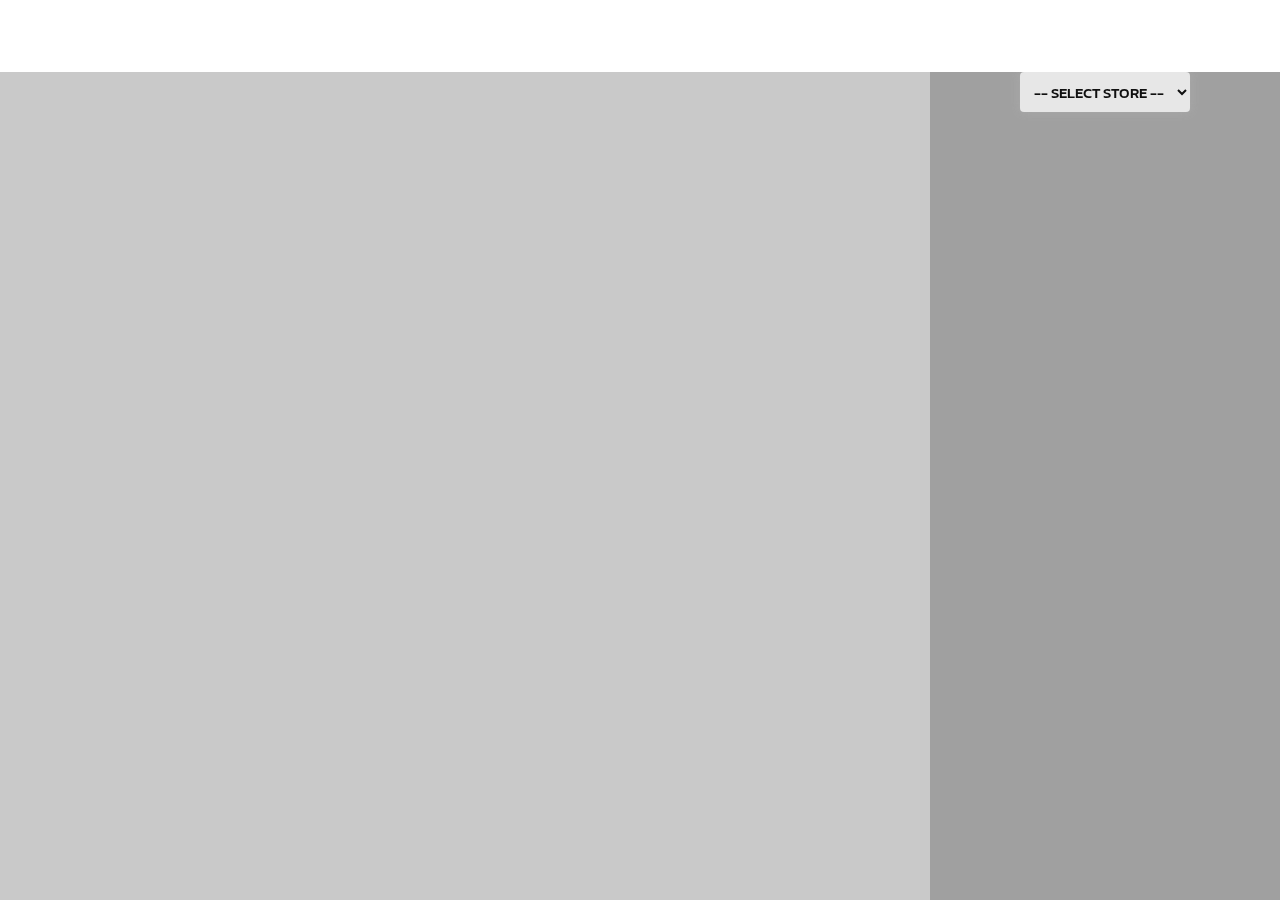
==== commit 6632c3df: "Update index.html" ====
--- a/index.html
+++ b/index.html
@@ -20,6 +20,17 @@
         
     </div>
     <div class="index-2">
+       
+        <select list="browsers" class="select_zone" name="zone" id="zone" onchange="find()">
+            <option value="0" selected>-- SELECT STORE --</option>
+            <option value="Victoria">Victoria</option>
+            <option value="NSW">NSW</option>
+            <option value="ACT">ACT</option>
+            <option value="Western Australia">Western Australia</option>
+            <option value="South Australia">South Australia</option>
+            <option value="Queen Land">Queen Land</option>
+            <option value="Tasmania">Tasmania</option>
+        </select>
         <div class="grouplist" id="grouplist">
         </div>
     </div>
